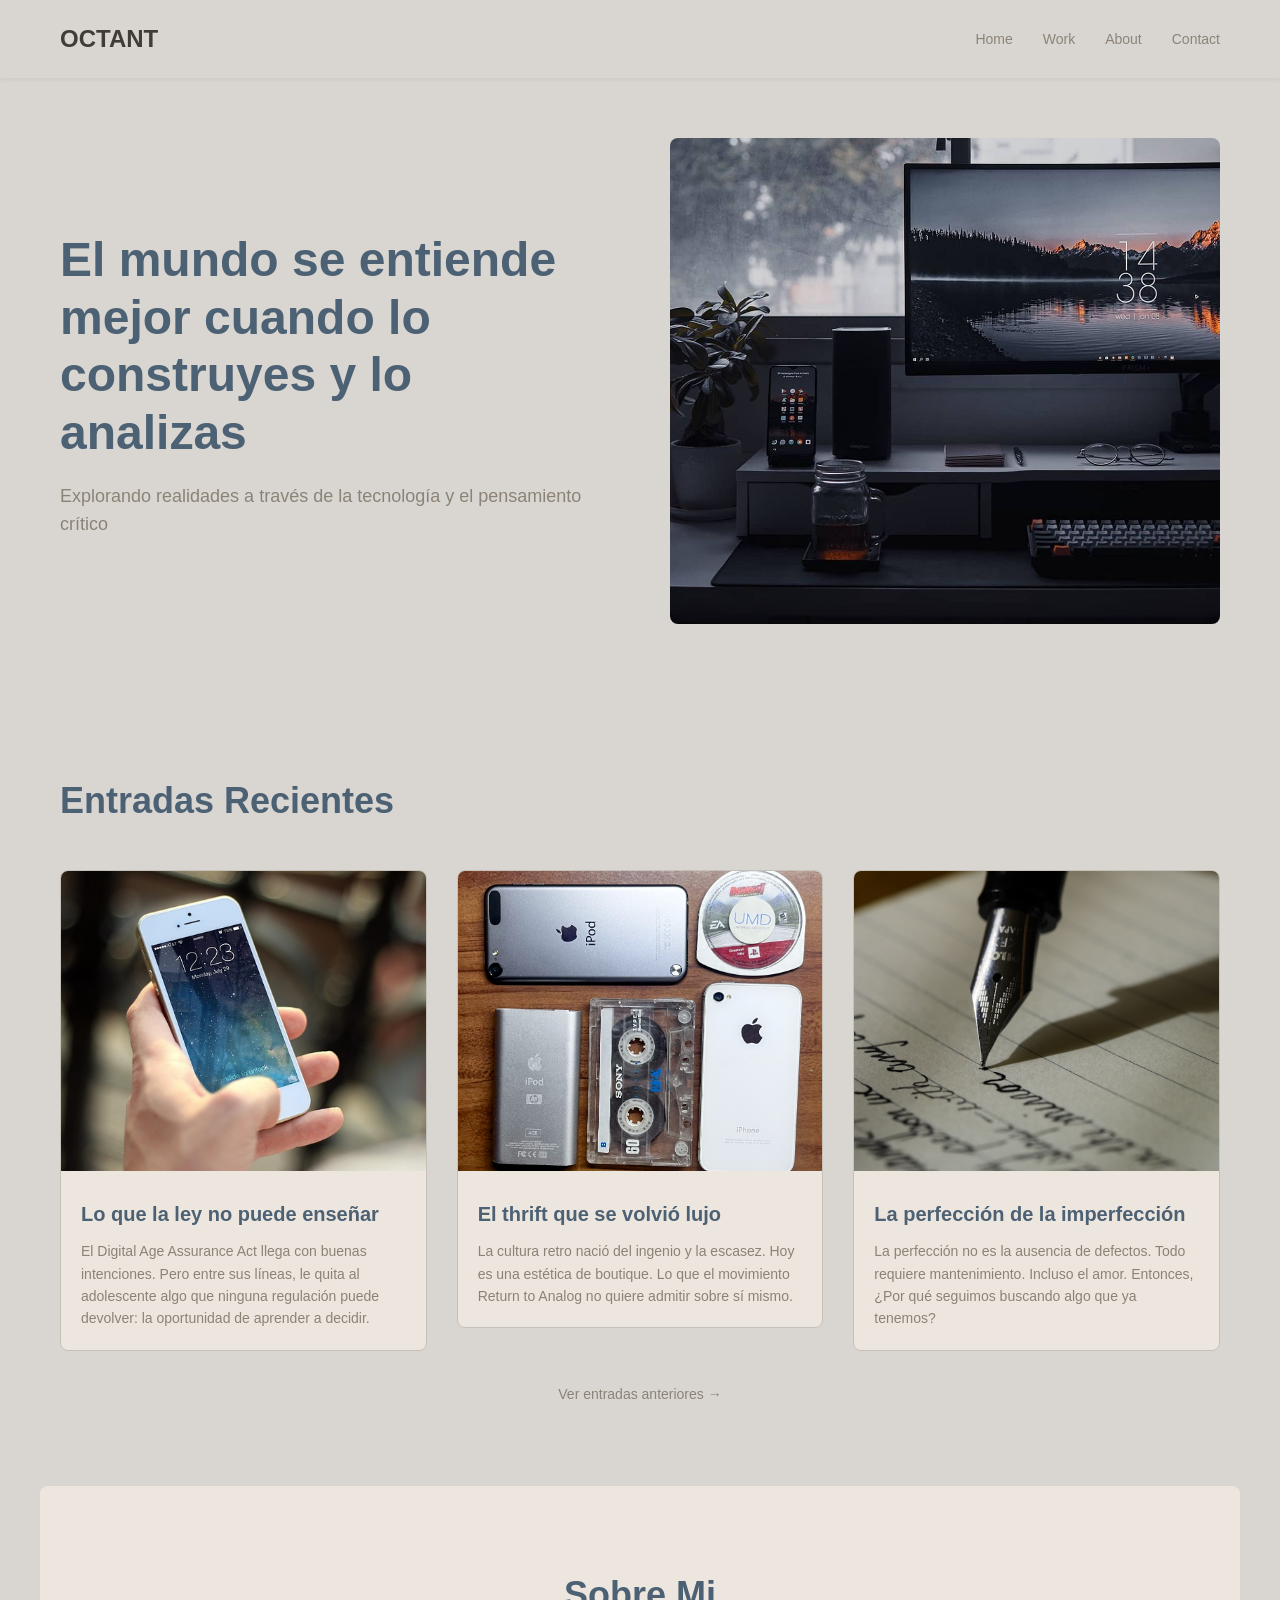
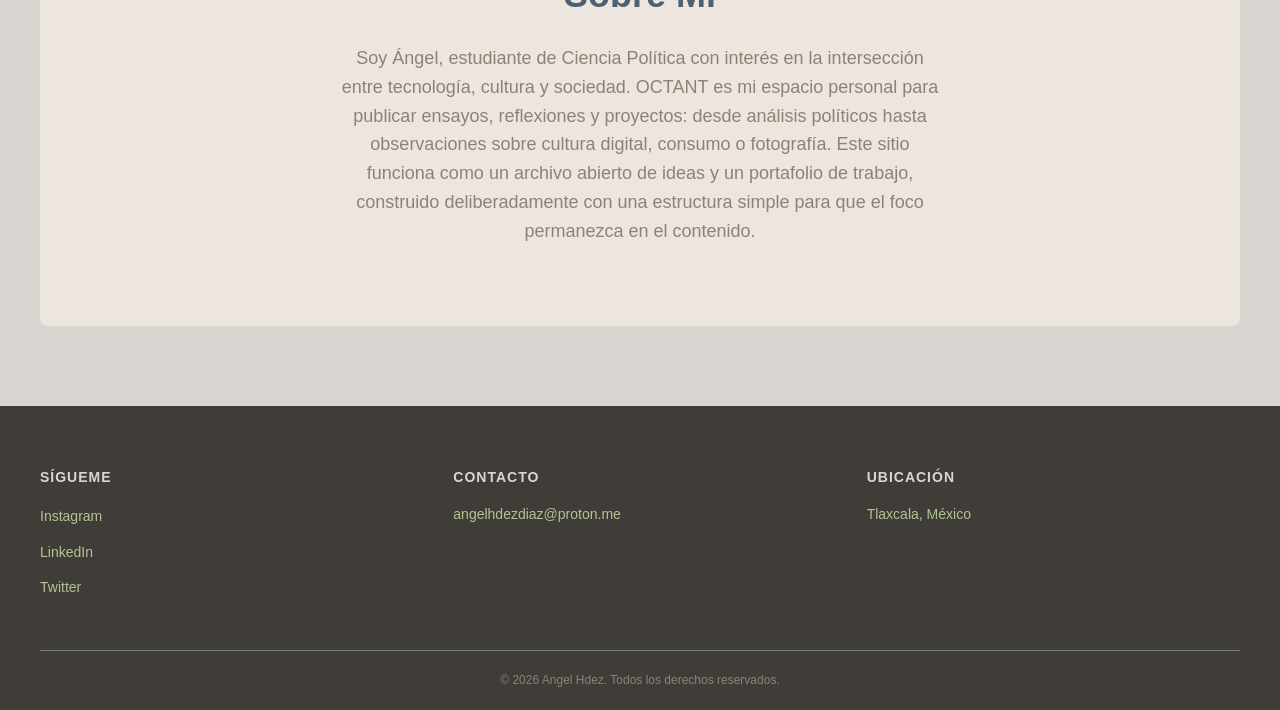
==== index.html @ 539e417b "Update blog entry description in index.html" ====
<!DOCTYPE html>
<html>
    <head>
        <meta charset="UTF-8">
        <meta name="viewport" content="width=device-width, initial-scale=1.0">
        <title>OCTANT</title>
        <link rel="stylesheet" href="styles.css" />
    </head>
    <body>
        <!-- Navigation -->
        <nav class="navbar">
            <div class="nav-container">
                <div class="logo">OCTANT</div>
                <button class="hamburger" aria-label="Toggle menu">
                    <span></span>
                    <span></span>
                    <span></span>
                </button>
                <ul class="nav-links">
                    <li><a href="#home">Home</a></li>
                    <li><a href="#work">Work</a></li>
                    <li><a href="#about">About</a></li>
                    <li><a href="#contact">Contact</a></li>
                </ul>
            </div>
        </nav>

        <!-- Hero Section -->
        <section class="hero" id="home">
            <div class="hero-content">
                <h1>El mundo se entiende mejor cuando lo construyes y lo analizas</h1>
                <p>Explorando realidades a través de la tecnología y el pensamiento crítico</p>
            </div>
            <div class="hero-image">
                <img src="hero.jpg" alt="Hero Image">
            </div>
        </section>

        <!-- Blog/Work Section -->
        <section class="blog-section" id="work">
            <h2>Entradas Recientes</h2>
            <div class="blog-grid">
                <a href="lqllnpe.html" class="blog-card-link">
                    <article class="blog-card">
                        <img src="essay1.jpg" alt="Blog entry">
                        <h3>Lo que la ley no puede enseñar</h3>
                        <p>El Digital Age Assurance Act llega con buenas intenciones. Pero entre sus líneas, le quita al adolescente algo que ninguna regulación puede devolver: la oportunidad de aprender a decidir.</p>
                    </article>
                </a>
                <a href="etqsvl.html" class="blog-card-link">
                    <article class="blog-card">
                        <img src="essay2.jpg" alt="Blog entry">
                        <h3>El thrift que se volvió lujo</h3>
                        <p>La cultura retro nació del ingenio y la escasez. Hoy es una estética de boutique. Lo que el movimiento Return to Analog no quiere admitir sobre sí mismo.</p>
                    </article>
                </a>
                <a href="lpdli.html" class="blog-card-link">
                    <article class="blog-card">
                        <img src="lpdli.jpg" alt="Blog entry">
                        <h3>La perfección de la imperfección</h3>
                        <p>La perfección no es la ausencia de defectos. Todo requiere mantenimiento. Incluso el amor. 
                            Entonces, ¿Por qué seguimos buscando algo que ya tenemos?</p>
                    </article>
                </a>
            </div>
            <div class="older-entries">
                <a href="older-entries.html">Ver entradas anteriores →</a>
            </div>
        </section>

        <!-- About Section -->
        <section class="about-section" id="about">
            <h2>Sobre Mi</h2>
            <p>Soy Ángel, estudiante de Ciencia Política con interés en la intersección entre tecnología, cultura y sociedad. OCTANT es mi espacio personal para publicar ensayos, reflexiones y proyectos: desde análisis políticos hasta observaciones sobre cultura digital, consumo o fotografía. Este sitio funciona como un archivo abierto de ideas y un portafolio de trabajo, construido deliberadamente con una estructura simple para que el foco permanezca en el contenido.</p>
        </section>

        <!-- Footer -->
        <footer class="footer" id="contact">
            <div class="footer-content">
                <div class="footer-section">
                    <h4>Sígueme</h4>
                    <ul>
                        <li><a href="#">Instagram</a></li>
                        <li><a href="#">LinkedIn</a></li>
                        <li><a href="#">Twitter</a></li>
                    </ul>
                </div>
                <div class="footer-section">
                    <h4>Contacto</h4>
                    <p>angelhdezdiaz@proton.me</p>
                </div>
                <div class="footer-section">
                    <h4>Ubicación</h4>
                    <p>Tlaxcala, México</p>
                </div>
            </div>
            <div class="footer-bottom">
                <p>&copy; 2026 Angel Hdez. Todos los derechos reservados.</p>
            </div>
        </footer>

        <script>
            // Hamburger menu functionality
            document.addEventListener('DOMContentLoaded', function() {
                const hamburger = document.querySelector('.hamburger');
                const navLinks = document.querySelector('.nav-links');

                hamburger.addEventListener('click', function() {
                    hamburger.classList.toggle('active');
                    navLinks.classList.toggle('mobile-menu');
                    navLinks.classList.toggle('active');
                });

                // Close menu when clicking a link
                const navItems = document.querySelectorAll('.nav-links a');
                navItems.forEach(item => {
                    item.addEventListener('click', function() {
                        hamburger.classList.remove('active');
                        navLinks.classList.remove('mobile-menu');
                        navLinks.classList.remove('active');
                    });
                });
            });
        </script>
    </body>
</html>
---- styles.css ----
@import url('https://fonts.googleapis.com/css2?family=Lora:ital,wght@0,400;0,600;1,400&family=DM+Sans:wght@300;400;500&display=swap');

* {
    margin: 0;
    padding: 0;
    box-sizing: border-box;
}

body {
    background-color: #D9D6D2;
    color: #403C38;
    font-family: -apple-system, BlinkMacSystemFont, 'Segoe UI', Roboto, Oxygen, Ubuntu, Cantarell, sans-serif;
    line-height: 1.6;
}

/* Navigation */
.navbar {
    background-color: #D9D6D2;
    padding: 20px 0;
    box-shadow: 0 2px 4px rgba(0,0,0,0.05);
    position: sticky;
    top: 0;
    z-index: 100;
}

.nav-container {
    max-width: 1200px;
    margin: 0 auto;
    padding: 0 20px;
    display: flex;
    justify-content: space-between;
    align-items: center;
}

.logo {
    font-size: 24px;
    font-weight: 700;
    color: #403C38;
}

.nav-links {
    display: flex;
    list-style: none;
    gap: 30px;
}

.nav-links a {
    text-decoration: none;
    color: #8C8377;
    font-size: 14px;
    transition: color 0.3s ease;
}

.nav-links a:hover {
    color: #403C38;
}

/* Hero Section */
.hero {
    max-width: 1200px;
    margin: 0 auto;
    padding: 60px 20px;
    display: grid;
    grid-template-columns: 1fr 1fr;
    gap: 60px;
    align-items: center;
}

.hero-content h1 {
    font-size: 48px;
    line-height: 1.2;
    margin-bottom: 20px;
    color: #4C6173;
    font-weight: 700;
}

.hero-content p {
    font-size: 18px;
    color: #8C8377;
}

.hero-image img {
    width: 100%;
    height: auto;
    border-radius: 8px;
    object-fit: cover;
}

/* Blog Section */
.blog-section {
    max-width: 1200px;
    margin: 80px auto;
    padding: 0 20px;
}

.blog-section h2 {
    font-size: 36px;
    margin-bottom: 40px;
    color: #4C6173;
    font-weight: 700;
}

.blog-grid {
    display: grid;
    grid-template-columns: repeat(3, 1fr);
    gap: 30px;
}

.blog-card {
    background: #ede6de;
    border: 1px solid #C5C0B8;
    border-radius: 8px;
    overflow: hidden;
    transition: transform 0.3s ease, box-shadow 0.3s ease;
}

.blog-card:hover {
    transform: translateY(-5px);
    box-shadow: 0 10px 30px rgba(0,0,0,0.1);
}

.blog-card-link {
    text-decoration: none;
    display: block;
    transition: all 0.3s ease;
}

.blog-card-link:hover .blog-card {
    transform: translateY(-8px);
    box-shadow: 0 15px 40px rgba(0,0,0,0.15);
}

.blog-card img {
    width: 100%;
    height: 300px;
    object-fit: cover;
}

.blog-card h3 {
    font-size: 20px;
    padding: 20px 20px 10px;
    color: #4C6173;
}

.blog-card p {
    padding: 0 20px 20px;
    color: #8C8377;
    font-size: 14px;
}

/* Older entries link */
.older-entries {
    text-align: center;
    margin-top: 30px;
}

.older-entries a {
    color: #8C8377;
    text-decoration: none;
    font-size: 14px;
    transition: color 0.3s ease;
}

.older-entries a:hover {
    color: #403C38;
}

/* About Section */
.about-section {
    max-width: 1200px;
    margin: 0 auto;
    padding: 80px 20px;
    background: #ede6de;
    border-radius: 8px;
    text-align: center;
}

.about-section h2 {
    font-size: 36px;
    margin-bottom: 20px;
    color: #4C6173;
    font-weight: 700;
}

.about-section p {
    font-size: 18px;
    color: #8C8377;
    max-width: 600px;
    margin: 0 auto;
}

/* Footer */
.footer {
    background-color: #403C38;
    color: #D9D6D2;
    padding: 60px 20px 20px;
    margin-top: 80px;
}

.footer-content {
    max-width: 1200px;
    margin: 0 auto;
    display: grid;
    grid-template-columns: repeat(3, 1fr);
    gap: 40px;
    margin-bottom: 40px;
}

.footer-section h4 {
    font-size: 14px;
    font-weight: 700;
    margin-bottom: 15px;
    text-transform: uppercase;
    letter-spacing: 1px;
}

.footer-section ul {
    list-style: none;
}

.footer-section ul li {
    margin-bottom: 10px;
}

.footer-section a {
    color: #B3C294;
    text-decoration: none;
    font-size: 14px;
    transition: color 0.3s ease;
}

.footer-section a:hover {
    color: #D9D6D2;
}

.footer-section p {
    color: #B3C294;
    font-size: 14px;
}

.footer-bottom {
    max-width: 1200px;
    margin: 0 auto;
    padding-top: 20px;
    border-top: 1px solid #6D808C;
    text-align: center;
    color: #8C8377;
    font-size: 12px;
}

/* Logo link */
.logo-link {
    text-decoration: none;
    color: inherit;
}

/* ── Blog Post ── */
.back-link {
    max-width: 720px;
    margin: 40px auto 20px;
    padding: 0 20px;
}

.back-link a {
    font-size: 13px;
    color: #8C8377;
    text-decoration: none;
    transition: color 0.3s ease;
    display: inline-flex;
    align-items: center;
    gap: 6px;
}

.back-link a:hover {
    color: #403C38;
}

.article-header {
    max-width: 720px;
    margin: 20px auto 0;
    padding: 0 20px;
}

.article-meta {
    display: flex;
    align-items: center;
    gap: 12px;
    margin-bottom: 28px;
    flex-wrap: wrap;
}

.article-category {
    font-size: 11px;
    font-weight: 500;
    letter-spacing: 2px;
    text-transform: uppercase;
    color: #6D808C;
}

.meta-divider {
    width: 4px;
    height: 4px;
    border-radius: 50%;
    background-color: #C5C0B8;
}

.article-date {
    font-size: 13px;
    color: #8C8377;
}

.article-tags {
    display: flex;
    gap: 8px;
    flex-wrap: wrap;
    margin-left: auto;
}

.tag {
    font-size: 11px;
    color: #6D808C;
    background: #C5C0B8;
    padding: 3px 10px;
    border-radius: 20px;
    letter-spacing: 0.5px;
}

.article-title {
    font-family: 'Lora', serif;
    font-size: 42px;
    line-height: 1.2;
    color: #4C6173;
    font-weight: 600;
    margin-bottom: 20px;
}

.article-subtitle {
    font-size: 19px;
    color: #6D808C;
    line-height: 1.6;
    font-weight: 300;
    border-left: 3px solid #8C8377;
    padding-left: 18px;
    margin-bottom: 48px;
}

.article-divider {
    max-width: 720px;
    margin: 0 auto 48px;
    padding: 0 20px;
    border: none;
    border-top: 1px solid #C5C0B8;
}

.article-body {
    max-width: 720px;
    margin: 0 auto 80px;
    padding: 0 20px;
    font-family: 'DM Sans', sans-serif;
}

.article-body p {
    font-size: 17px;
    line-height: 1.85;
    color: #403C38;
    margin-bottom: 28px;
    font-weight: 300;
}

.article-body h2 {
    font-family: 'Lora', serif;
    font-size: 26px;
    color: #4C6173;
    margin: 48px 0 18px;
    font-weight: 600;
}

.article-body h3 {
    font-size: 16px;
    font-weight: 500;
    letter-spacing: 1.5px;
    text-transform: uppercase;
    color: #6D808C;
    margin: 40px 0 14px;
}

.article-body blockquote {
    margin: 36px 0;
    padding: 20px 24px;
    background: #ede6de;
    border-left: 3px solid #8C8377;
    border-radius: 0 4px 4px 0;
}

.article-body blockquote p {
    font-family: 'Lora', serif;
    font-style: italic;
    font-size: 18px;
    color: #4C6173;
    margin-bottom: 0;
}

/* Hamburger Menu */
.hamburger {
    display: none;
    flex-direction: column;
    cursor: pointer;
    padding: 4px;
    background: none;
    border: none;
    gap: 4px;
}

.hamburger span {
    width: 24px;
    height: 2px;
    background-color: #403C38;
    transition: all 0.3s ease;
    transform-origin: center;
}

.hamburger.active span:nth-child(1) {
    transform: rotate(45deg) translate(6px, 6px);
}

.hamburger.active span:nth-child(2) {
    opacity: 0;
}

.hamburger.active span:nth-child(3) {
    transform: rotate(-45deg) translate(6px, -6px);
}

.nav-links.mobile-menu {
    position: absolute;
    top: calc(100% + 10px);
    right: 20px;
    background-color: #D9D6D2;
    flex-direction: column;
    padding: 15px 20px;
    gap: 15px;
    box-shadow: 0 4px 12px rgba(0,0,0,0.1);
    border-radius: 8px;
    transform: translateY(-10px);
    opacity: 0;
    visibility: hidden;
    transition: all 0.3s ease;
    min-width: 160px;
    z-index: 1000;
}

.nav-links.mobile-menu.active {
    transform: translateY(0);
    opacity: 1;
    visibility: visible;
}

/* Responsive */
@media (max-width: 768px) {
    .hamburger {
        display: flex;
    }

    .nav-links {
        display: none;
    }

    .nav-links.mobile-menu {
        display: flex;
    }

    .hero {
        grid-template-columns: 1fr;
        padding: 40px 20px;
    }

    .hero-content h1 {
        font-size: 32px;
    }

    .blog-grid {
        grid-template-columns: 1fr;
    }

    .footer-content {
        grid-template-columns: 1fr;
        gap: 20px;
    }

    .article-title {
        font-size: 30px;
    }

    .article-subtitle {
        font-size: 16px;
    }

    .article-tags {
        margin-left: 0;
        margin-top: 8px;
    }
}
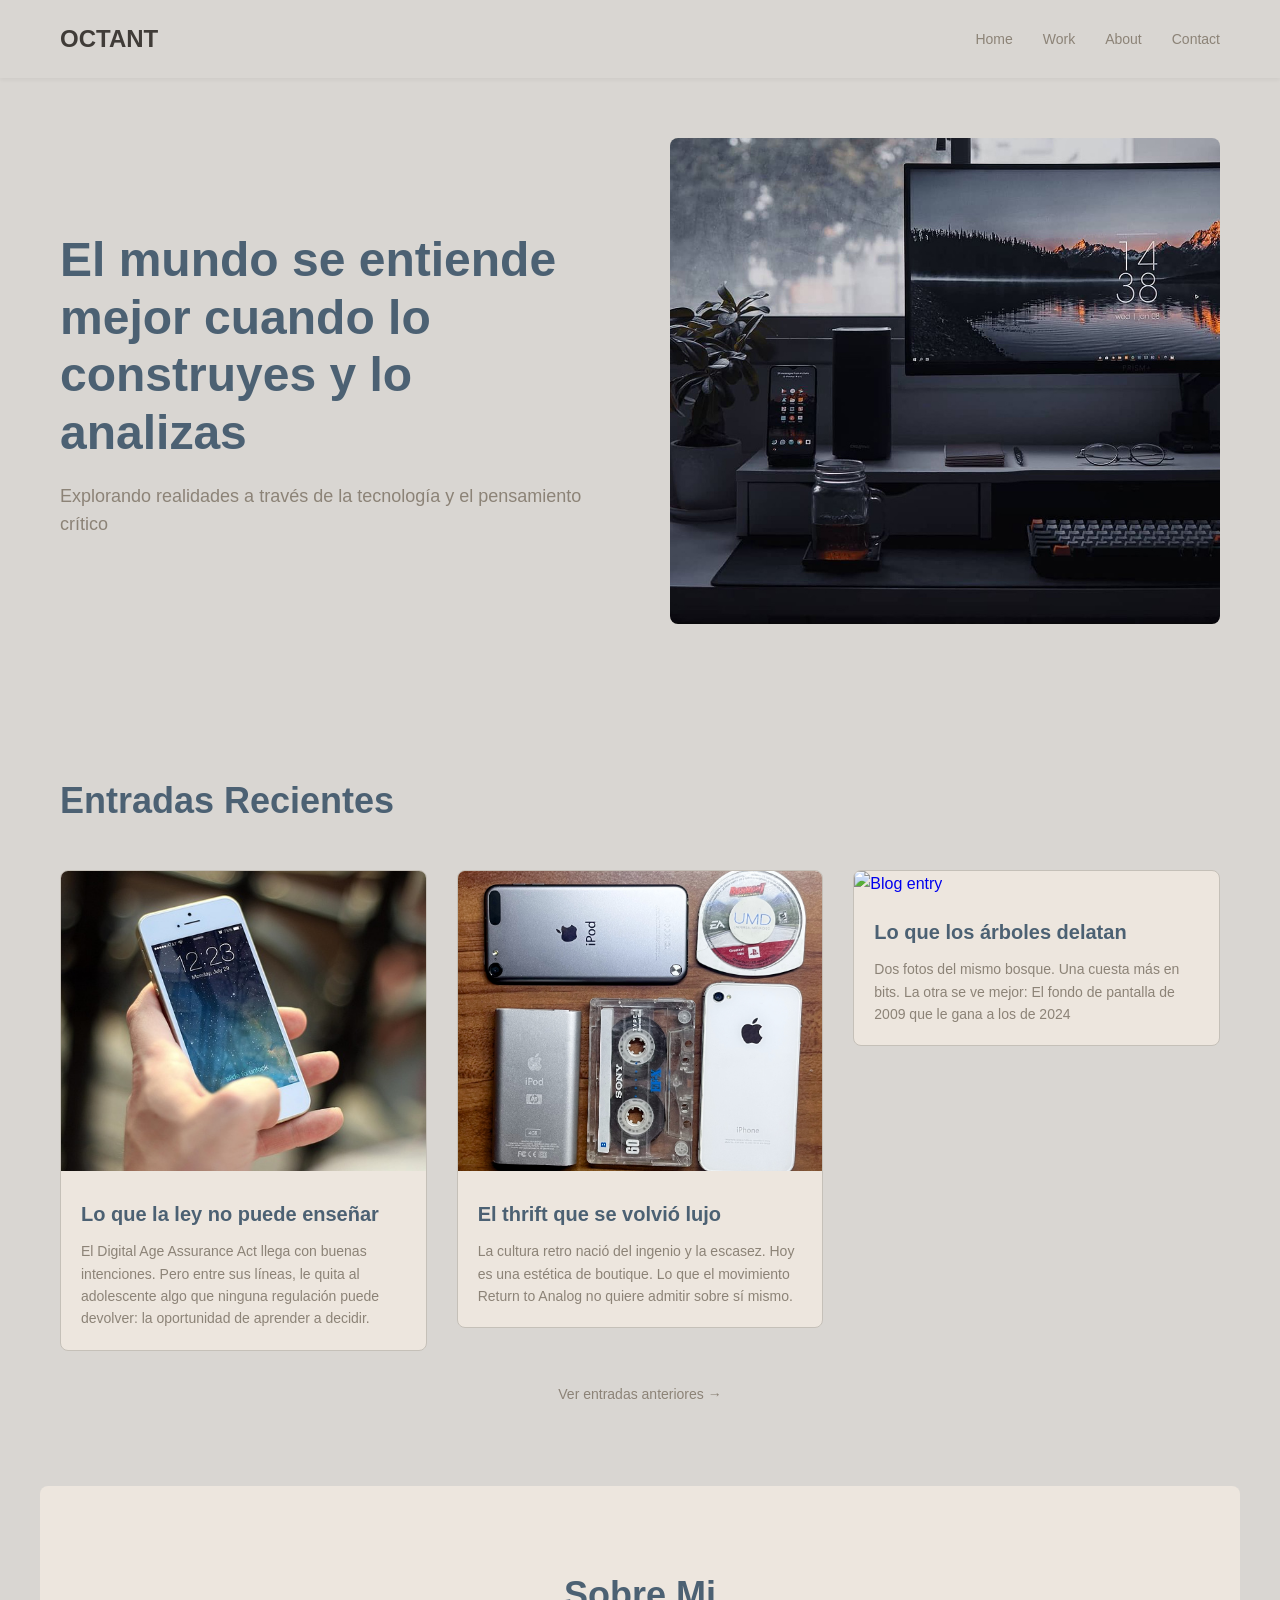
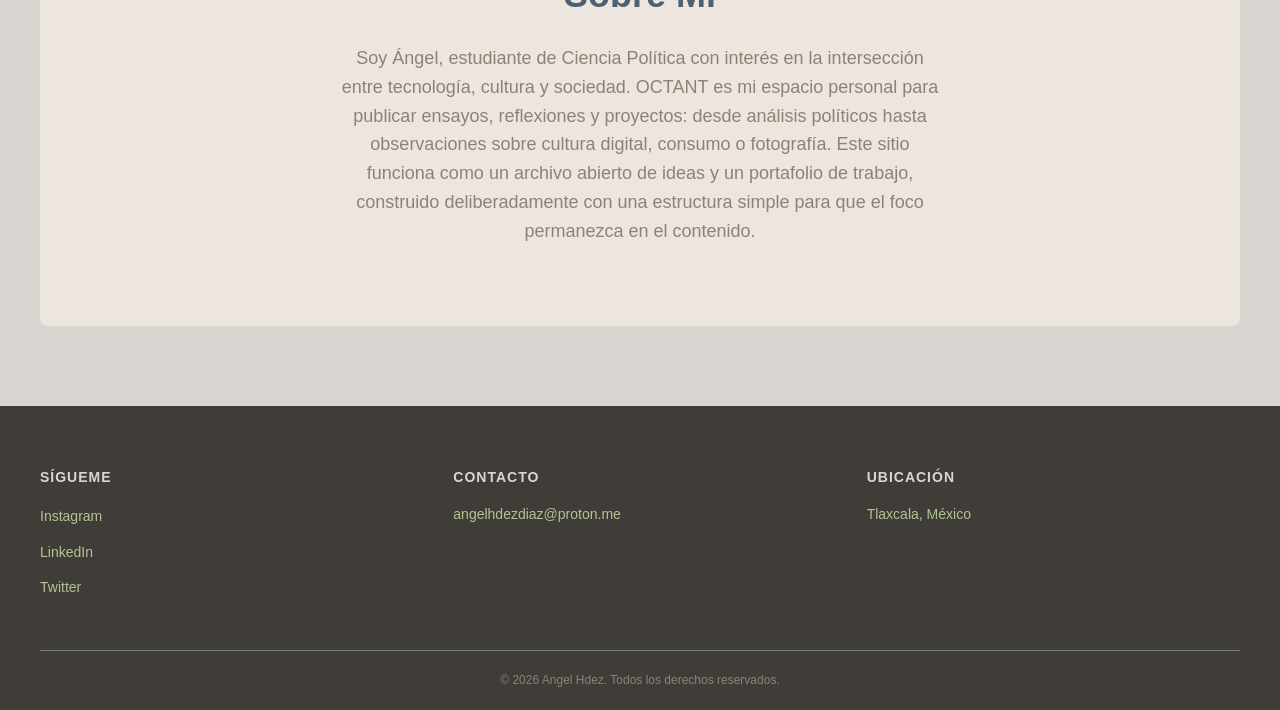
==== commit 5a14f3da: "Update blog card links and content in index.html" ====
--- a/index.html
+++ b/index.html
@@ -54,12 +54,11 @@
                         <p>La cultura retro nació del ingenio y la escasez. Hoy es una estética de boutique. Lo que el movimiento Return to Analog no quiere admitir sobre sí mismo.</p>
                     </article>
                 </a>
-                <a href="lpdli.html" class="blog-card-link">
+                <a href="lqlad.html" class="blog-card-link">
                     <article class="blog-card">
-                        <img src="lpdli.jpg" alt="Blog entry">
-                        <h3>La perfección de la imperfección</h3>
-                        <p>La perfección no es la ausencia de defectos. Todo requiere mantenimiento. Incluso el amor. 
-                            Entonces, ¿Por qué seguimos buscando algo que ya tenemos?</p>
+                        <img src="lqlad.jpg" alt="Blog entry">
+                        <h3>Lo que los árboles delatan</h3>
+                        <p>Dos fotos del mismo bosque. Una cuesta más en bits. La otra se ve mejor: El fondo de pantalla de 2009 que le gana a los de 2024</p>
                     </article>
                 </a>
             </div>
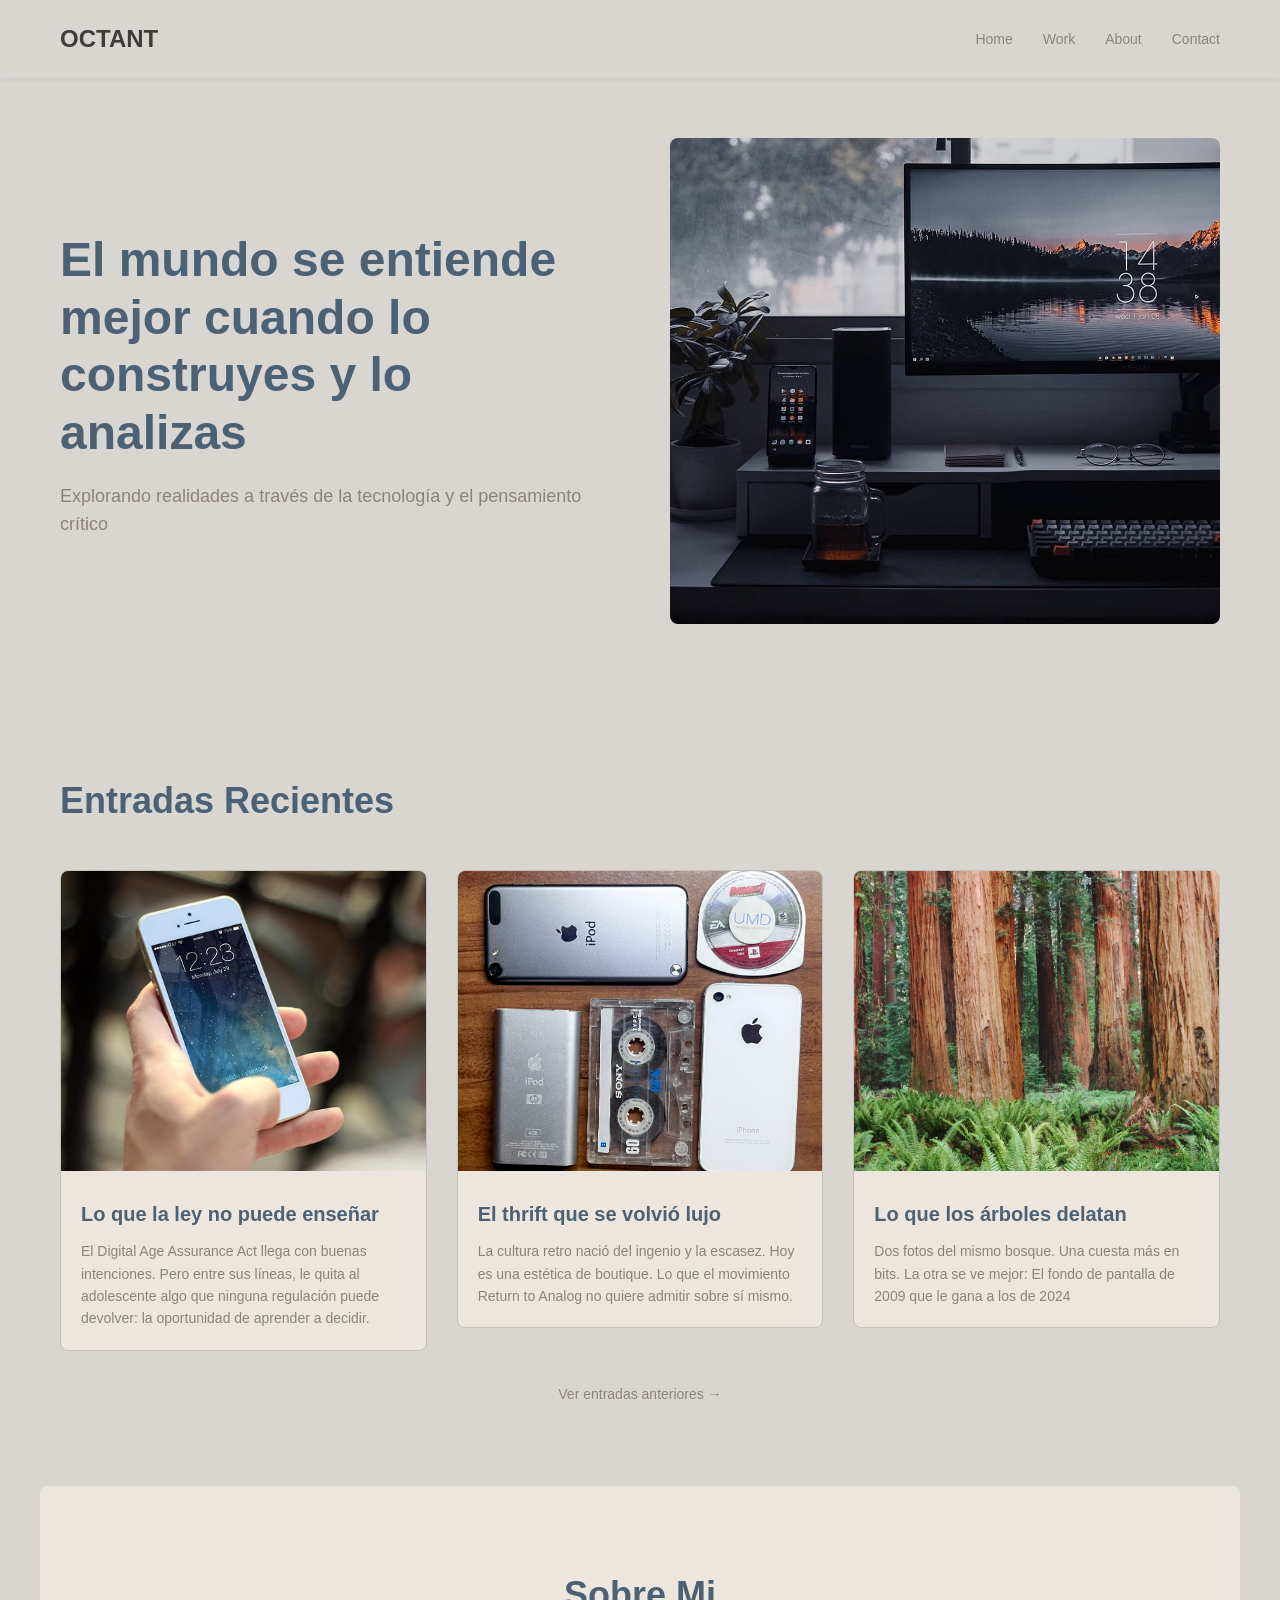
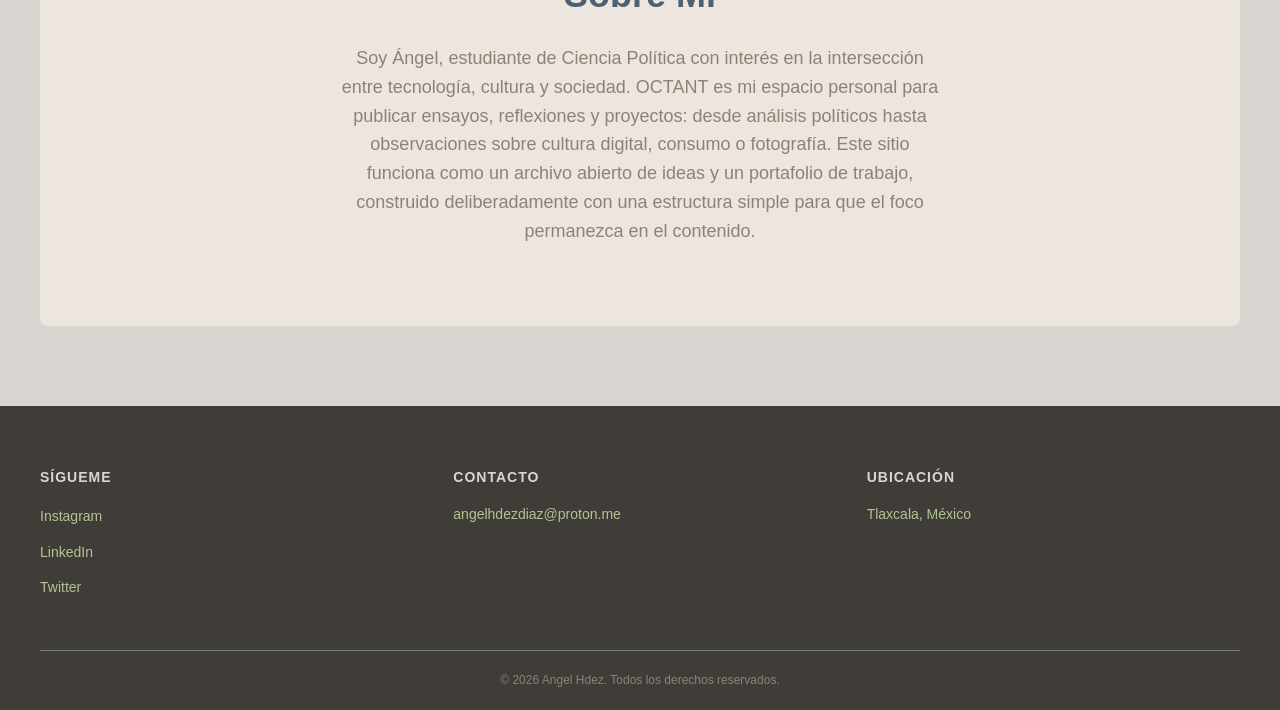
==== commit 1e4d8f0e: "Format paragraph for better readability" ====
--- a/index.html
+++ b/index.html
@@ -58,7 +58,8 @@
                     <article class="blog-card">
                         <img src="lqlad.jpg" alt="Blog entry">
                         <h3>Lo que los árboles delatan</h3>
-                        <p>Dos fotos del mismo bosque. Una cuesta más en bits. La otra se ve mejor: El fondo de pantalla de 2009 que le gana a los de 2024</p>
+                        <p>Dos fotos del mismo bosque. Una cuesta más en bits. La otra se ve mejor: 
+                            El fondo de pantalla de 2009 que le gana a los de 2024</p>
                     </article>
                 </a>
             </div>
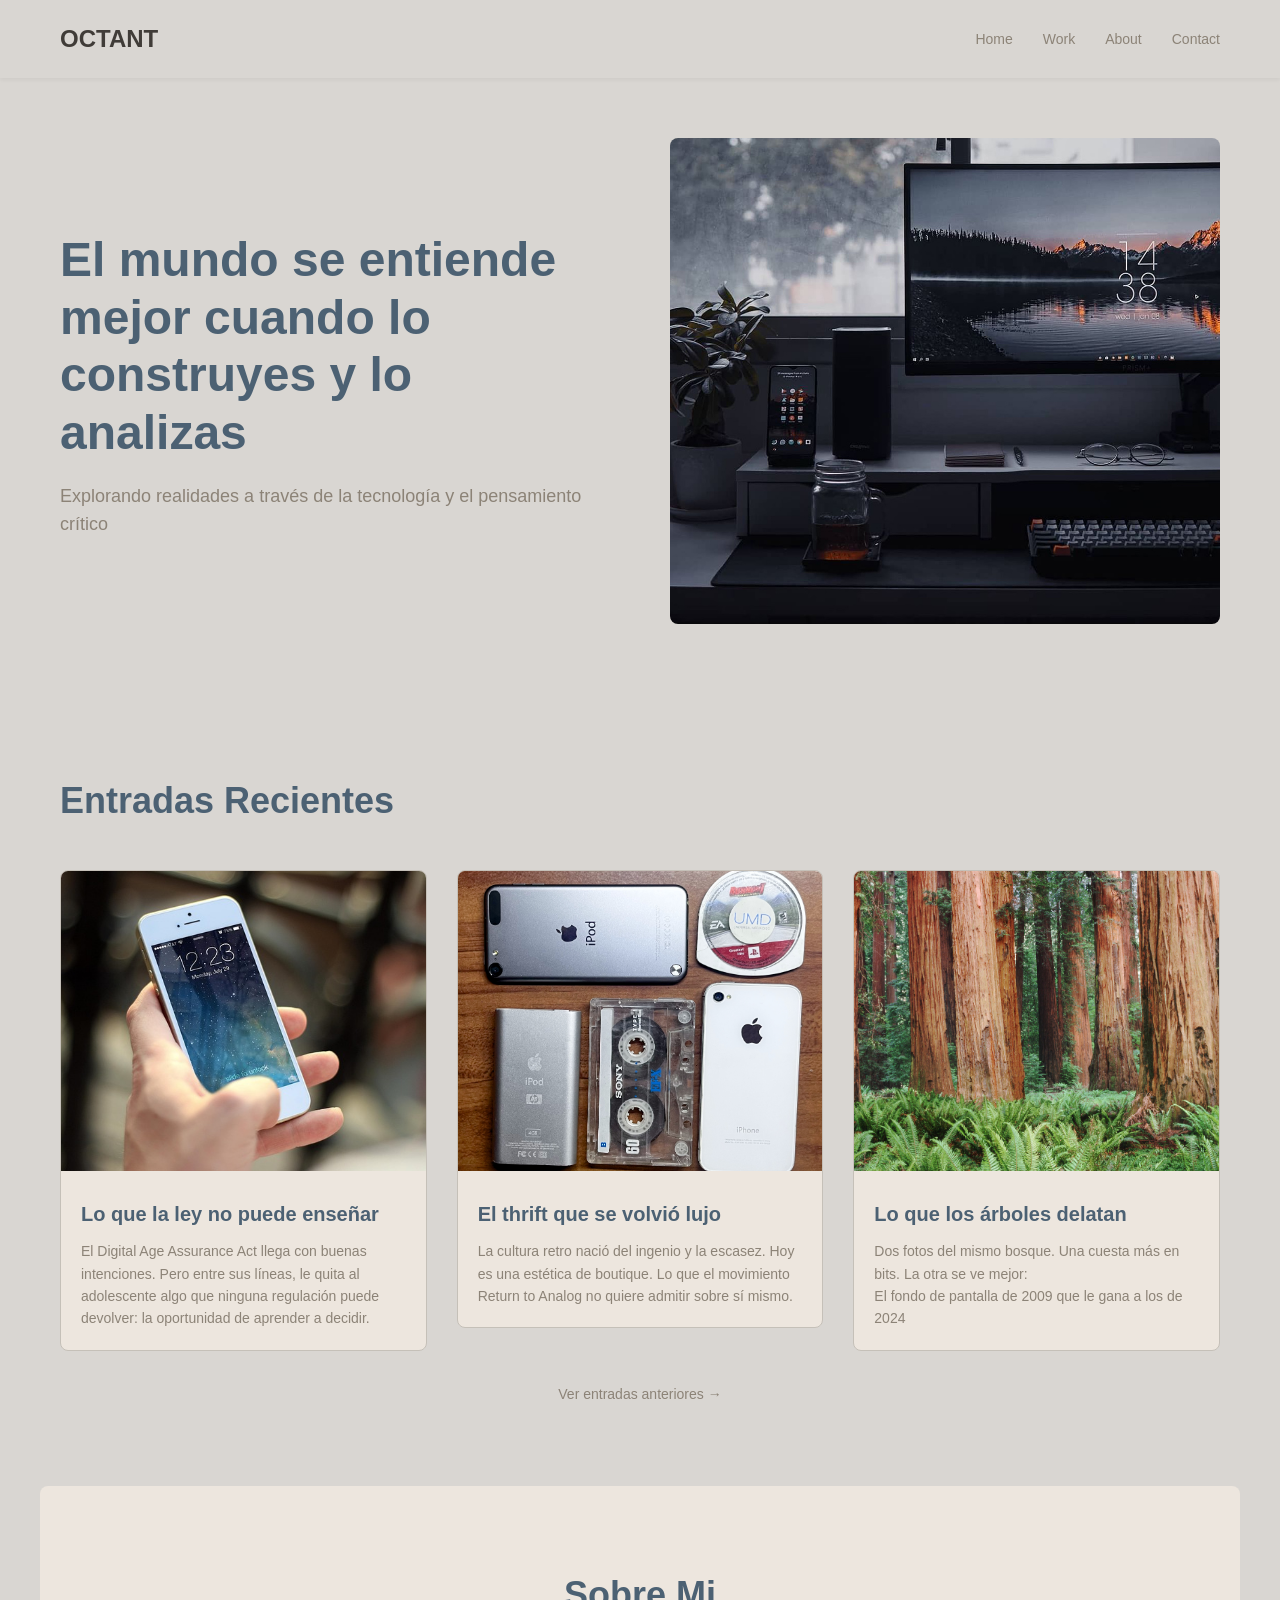
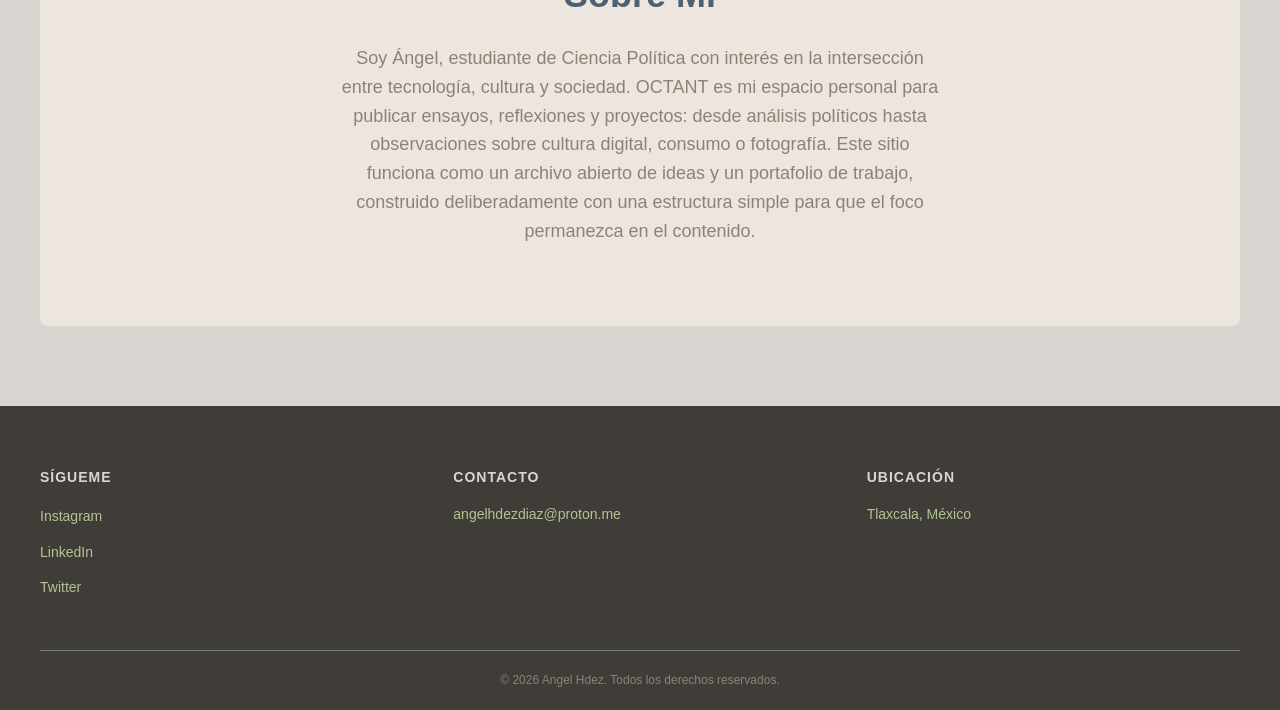
==== commit 5cfe9dd7: "Fix HTML paragraph formatting in blog entry" ====
--- a/index.html
+++ b/index.html
@@ -58,7 +58,7 @@
                     <article class="blog-card">
                         <img src="lqlad.jpg" alt="Blog entry">
                         <h3>Lo que los árboles delatan</h3>
-                        <p>Dos fotos del mismo bosque. Una cuesta más en bits. La otra se ve mejor: 
+                        <p>Dos fotos del mismo bosque. Una cuesta más en bits. La otra se ve mejor:<br> 
                             El fondo de pantalla de 2009 que le gana a los de 2024</p>
                     </article>
                 </a>
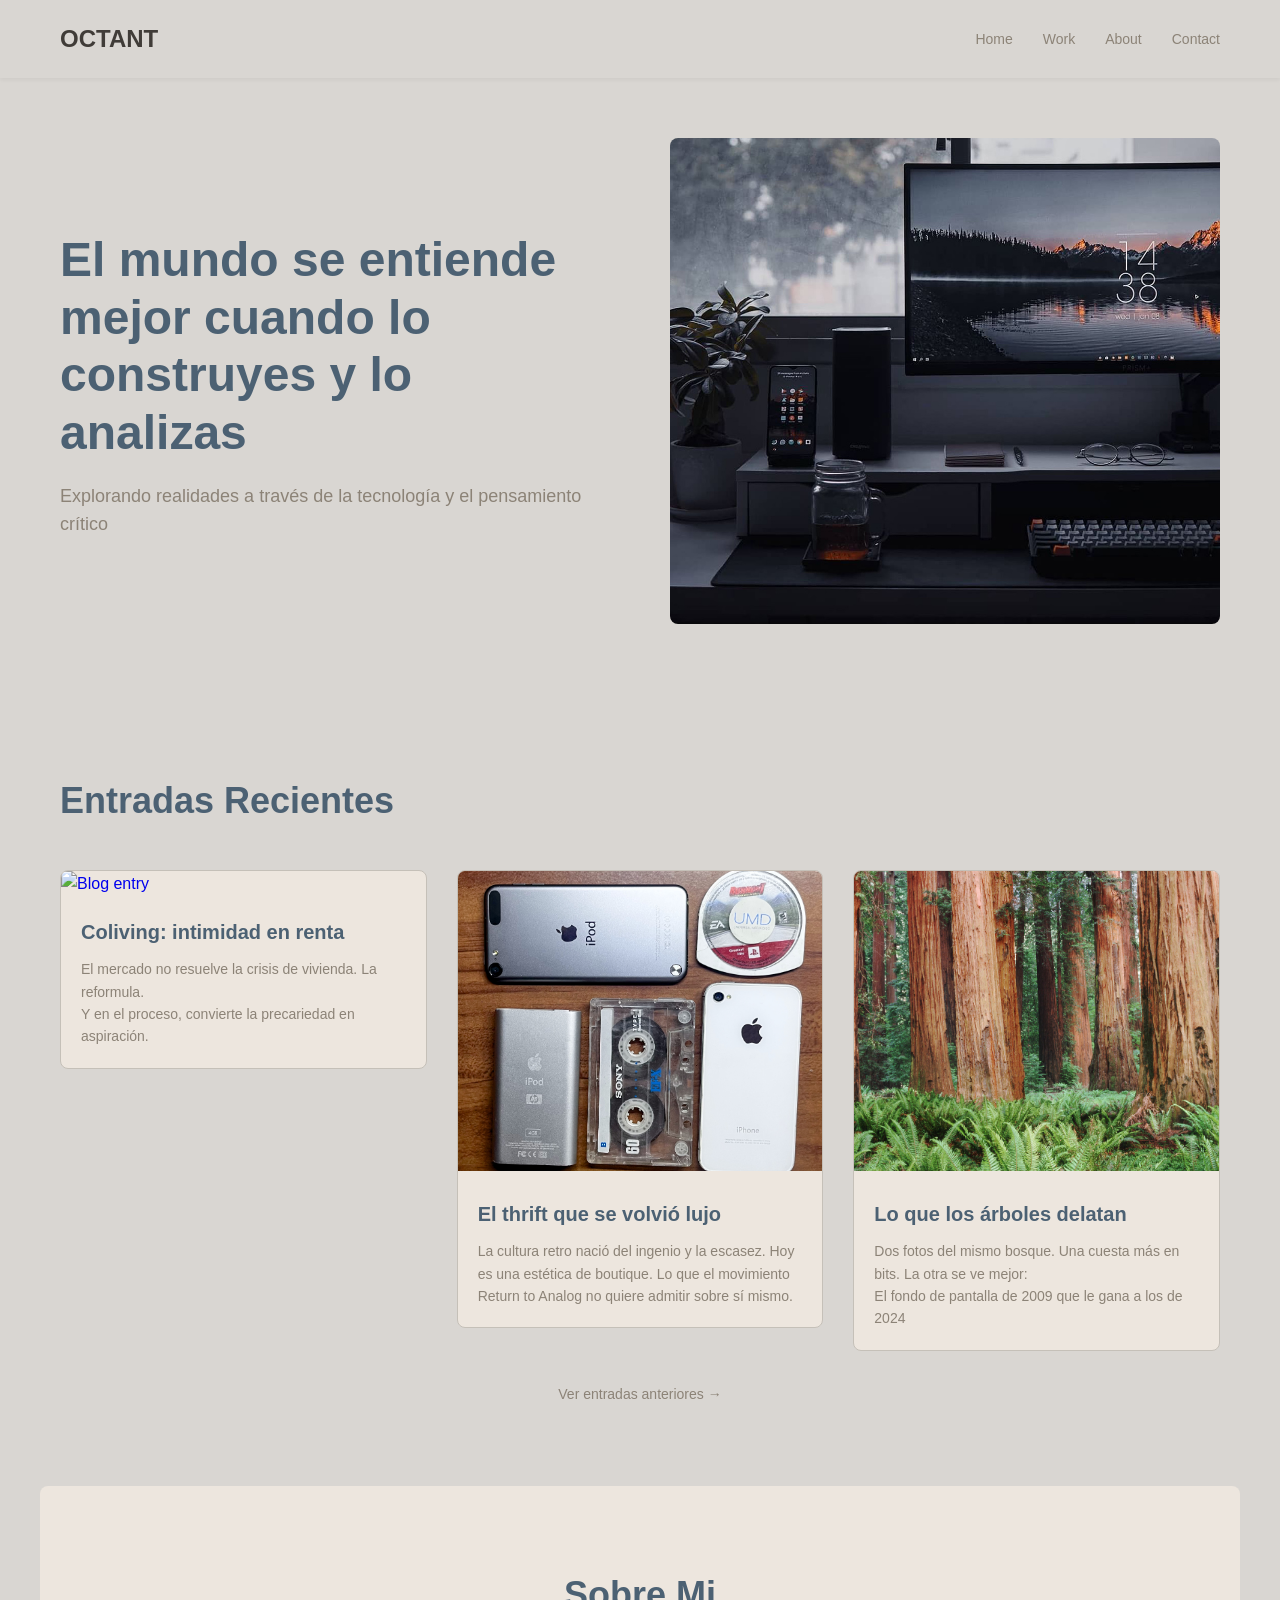
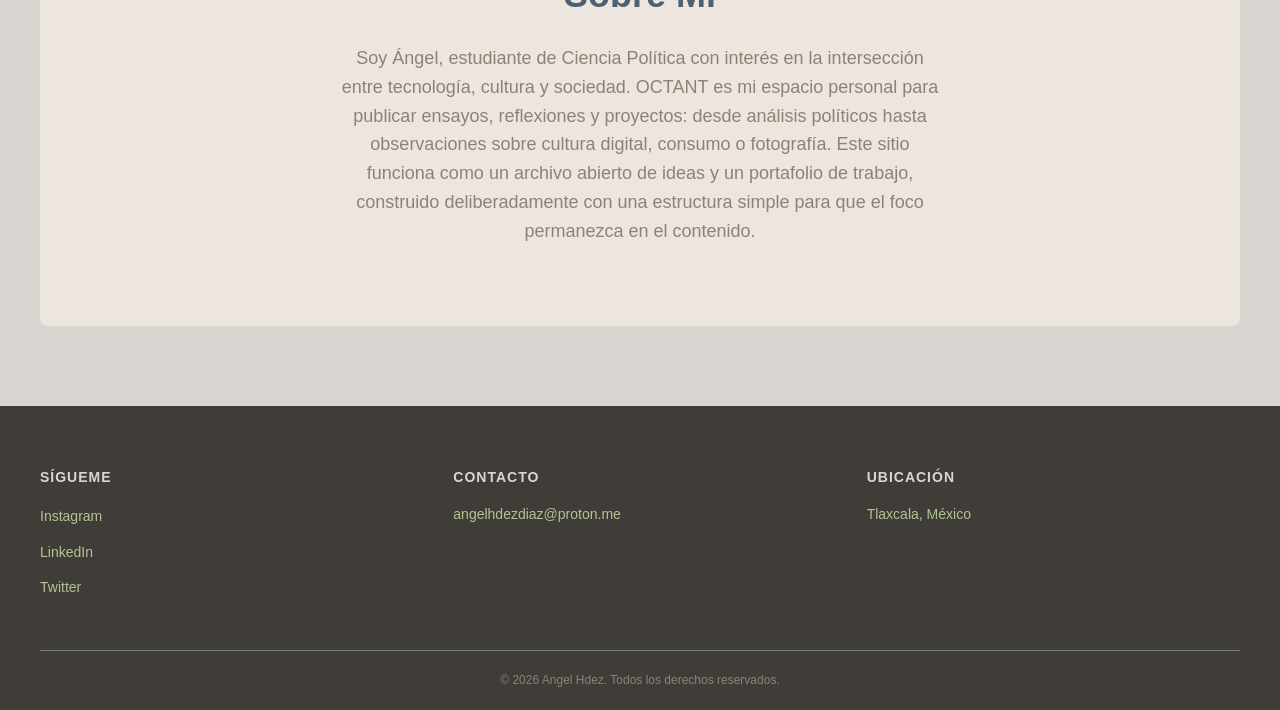
==== commit 6722b62a: "Update blog section with new entry and link" ====
--- a/index.html
+++ b/index.html
@@ -40,11 +40,11 @@
         <section class="blog-section" id="work">
             <h2>Entradas Recientes</h2>
             <div class="blog-grid">
-                <a href="lqllnpe.html" class="blog-card-link">
+                <a href="CIER.html" class="blog-card-link">
                     <article class="blog-card">
-                        <img src="essay1.jpg" alt="Blog entry">
-                        <h3>Lo que la ley no puede enseñar</h3>
-                        <p>El Digital Age Assurance Act llega con buenas intenciones. Pero entre sus líneas, le quita al adolescente algo que ninguna regulación puede devolver: la oportunidad de aprender a decidir.</p>
+                        <img src="CIER.jpg" alt="Blog entry">
+                        <h3>Coliving: intimidad en renta</h3>
+                        <p>El mercado no resuelve la crisis de vivienda. La reformula. <br> Y en el proceso, convierte la precariedad en aspiración.</p>
                     </article>
                 </a>
                 <a href="etqsvl.html" class="blog-card-link">
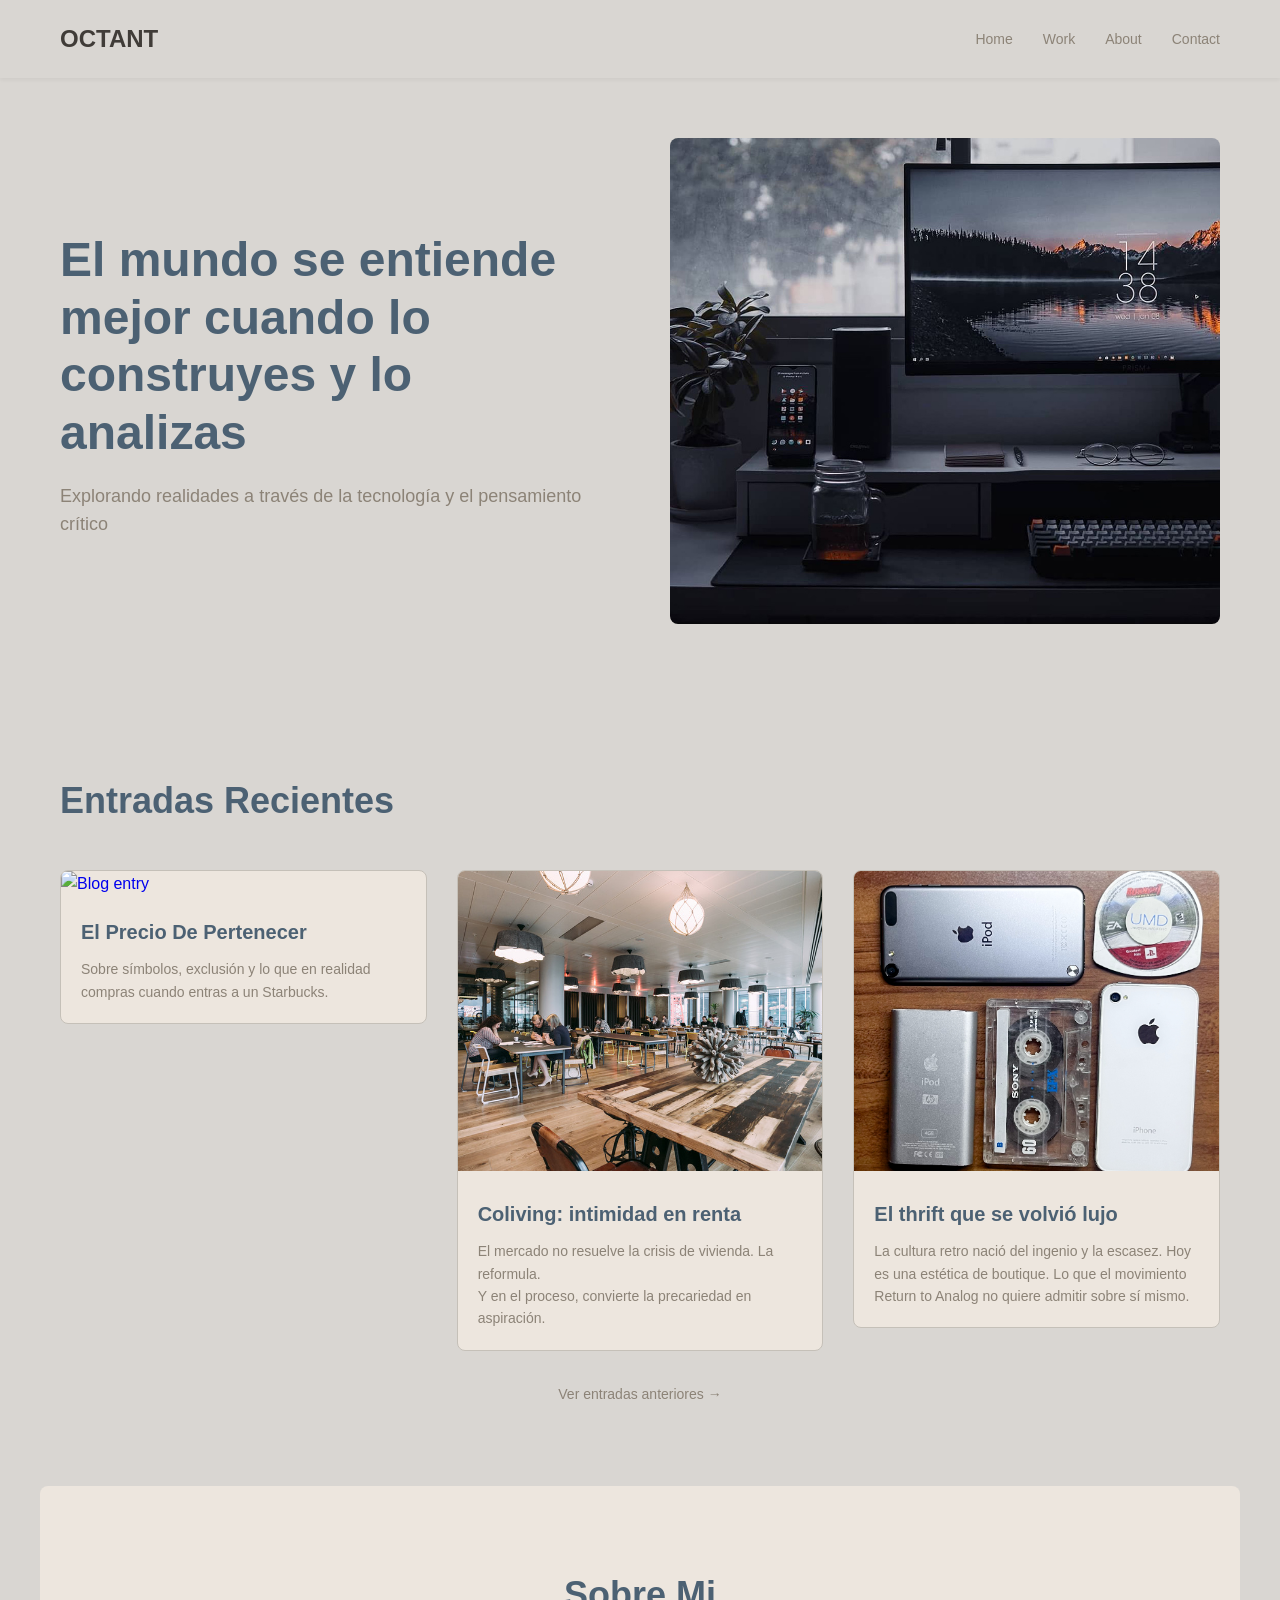
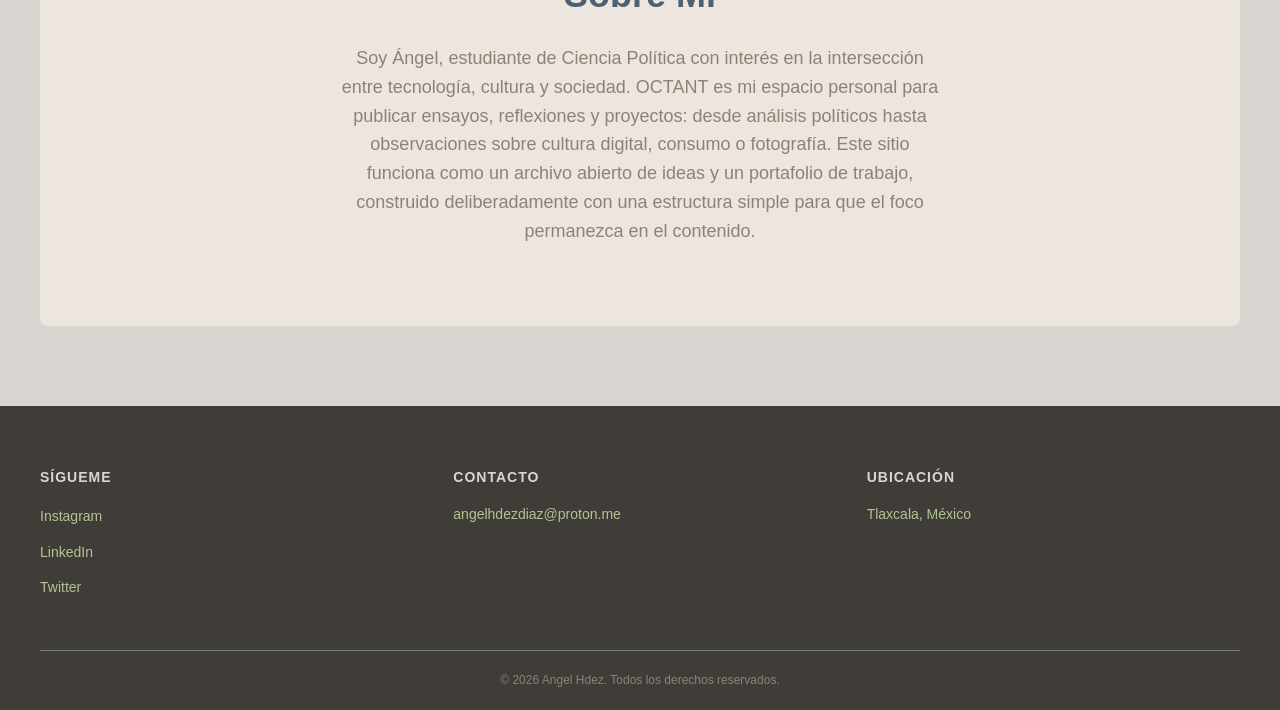
==== commit 350ab6a1: "New entry New entry lol" ====
--- a/index.html
+++ b/index.html
@@ -40,6 +40,13 @@
         <section class="blog-section" id="work">
             <h2>Entradas Recientes</h2>
             <div class="blog-grid">
+                <a href="ensayo_estatus.html" class="blog-card-link">
+                    <article class="blog-card">
+                        <img src="estatus.jpg" alt="Blog entry">
+                        <h3>El Precio De Pertenecer</h3>
+                        <p>Sobre símbolos, exclusión y lo que en realidad compras cuando entras a un Starbucks.</p>
+                    </article>
+                </a>
                 <a href="CIER.html" class="blog-card-link">
                     <article class="blog-card">
                         <img src="CIER.jpg" alt="Blog entry">
@@ -52,14 +59,6 @@
                         <img src="essay2.jpg" alt="Blog entry">
                         <h3>El thrift que se volvió lujo</h3>
                         <p>La cultura retro nació del ingenio y la escasez. Hoy es una estética de boutique. Lo que el movimiento Return to Analog no quiere admitir sobre sí mismo.</p>
-                    </article>
-                </a>
-                <a href="lqlad.html" class="blog-card-link">
-                    <article class="blog-card">
-                        <img src="lqlad.jpg" alt="Blog entry">
-                        <h3>Lo que los árboles delatan</h3>
-                        <p>Dos fotos del mismo bosque. Una cuesta más en bits. La otra se ve mejor:<br> 
-                            El fondo de pantalla de 2009 que le gana a los de 2024</p>
                     </article>
                 </a>
             </div>
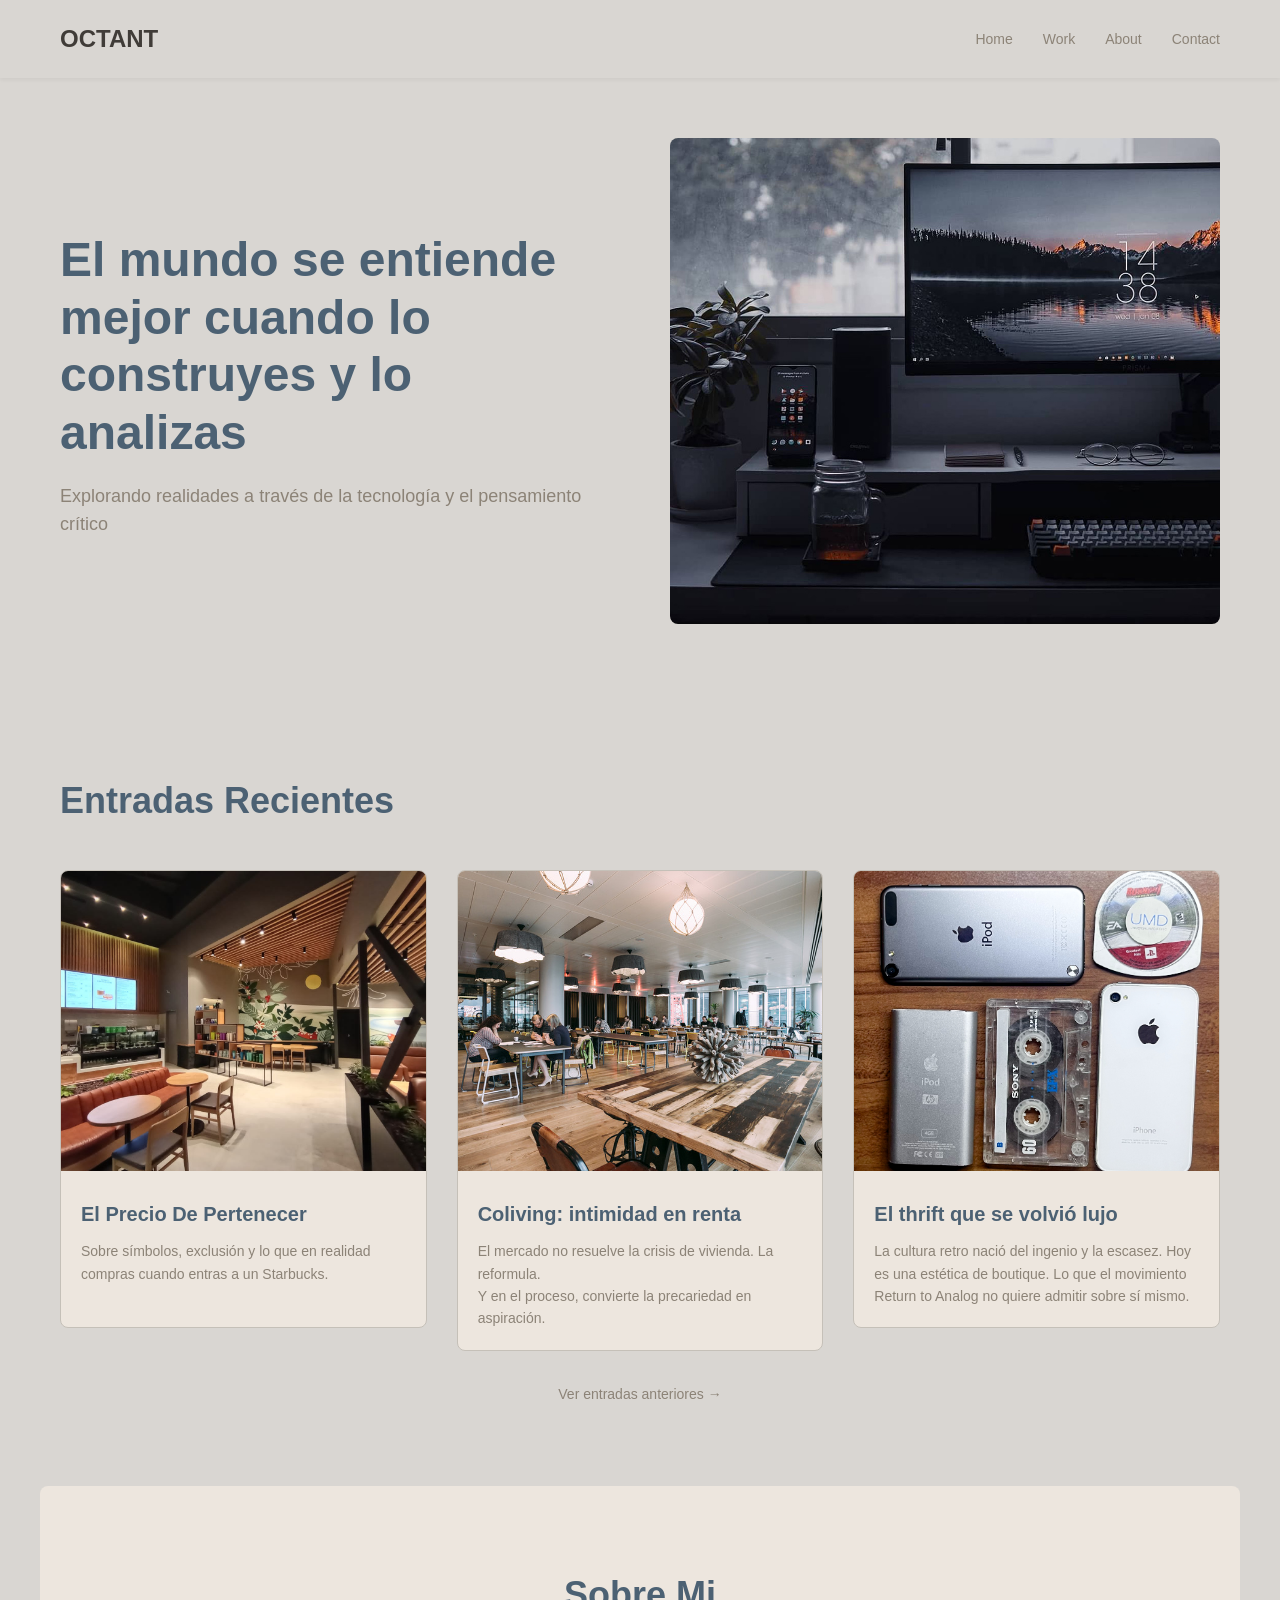
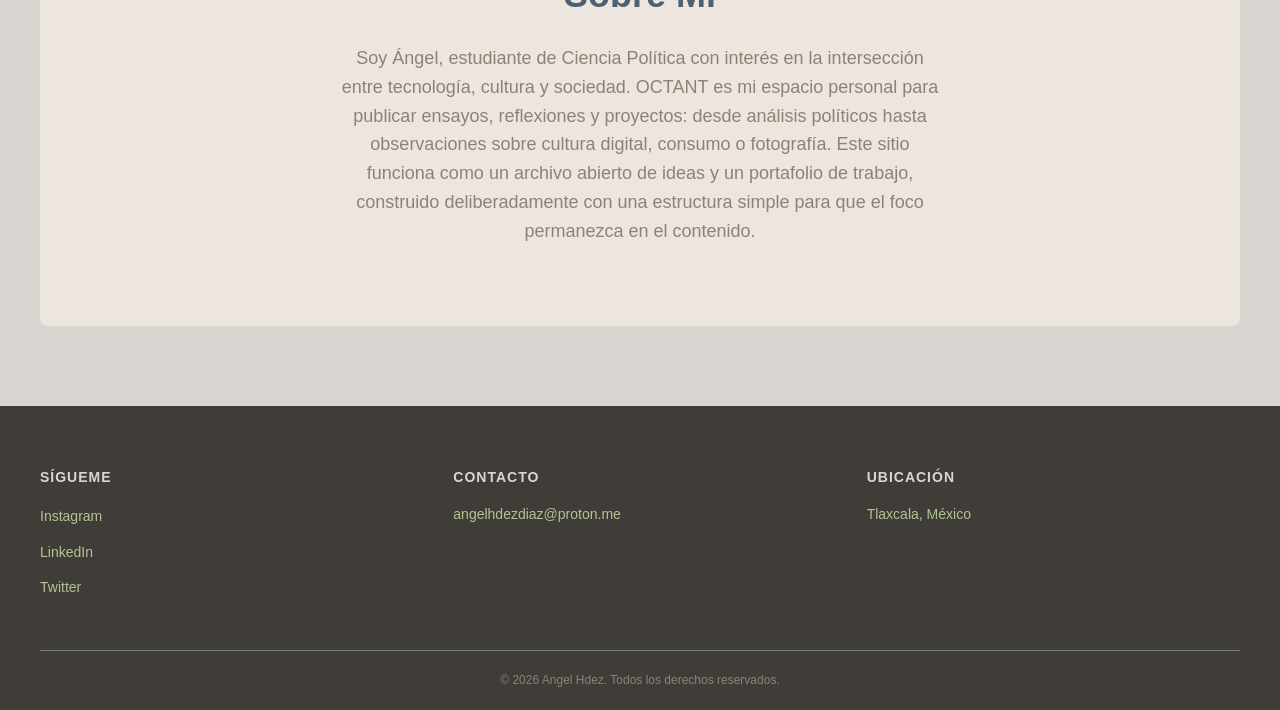
==== commit c48a85cd: "Modify paragraph in index.html for formatting Added a line break and non-breaking space to a paragra" ====
--- a/index.html
+++ b/index.html
@@ -44,7 +44,7 @@
                     <article class="blog-card">
                         <img src="estatus.jpg" alt="Blog entry">
                         <h3>El Precio De Pertenecer</h3>
-                        <p>Sobre símbolos, exclusión y lo que en realidad compras cuando entras a un Starbucks.</p>
+                        <p>Sobre símbolos, exclusión y lo que en realidad compras cuando entras a un Starbucks.<br> &nbsp</p>
                     </article>
                 </a>
                 <a href="CIER.html" class="blog-card-link">
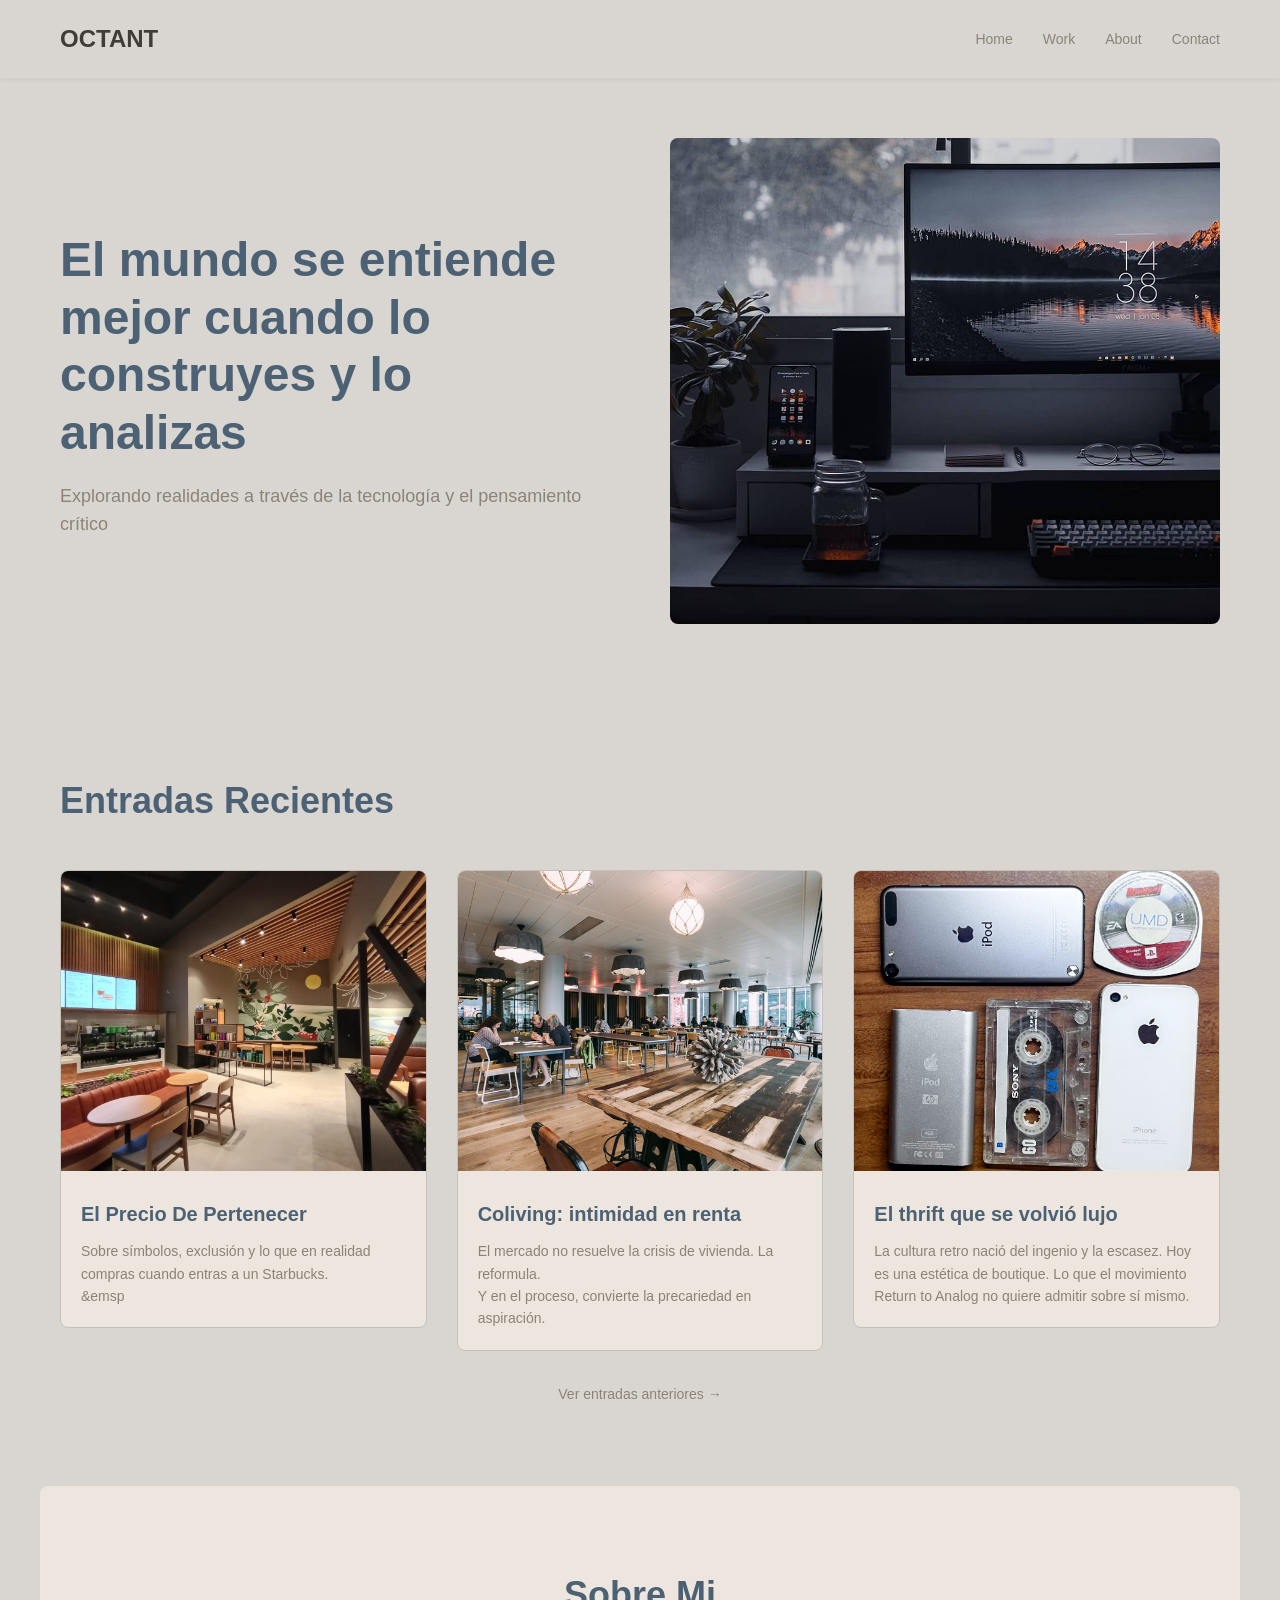
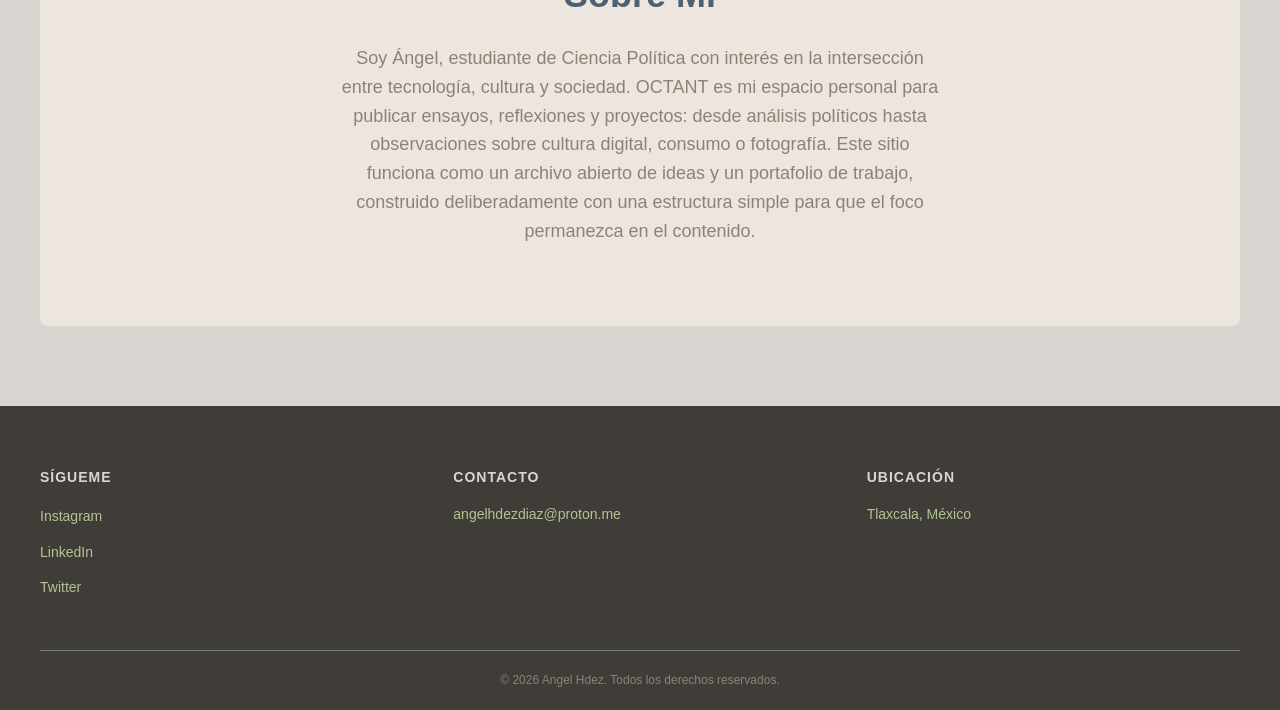
==== commit 4a9d55d0: "Replace non-breaking space with em space in index.html" ====
--- a/index.html
+++ b/index.html
@@ -44,7 +44,7 @@
                     <article class="blog-card">
                         <img src="estatus.jpg" alt="Blog entry">
                         <h3>El Precio De Pertenecer</h3>
-                        <p>Sobre símbolos, exclusión y lo que en realidad compras cuando entras a un Starbucks.<br> &nbsp</p>
+                        <p>Sobre símbolos, exclusión y lo que en realidad compras cuando entras a un Starbucks.<br> &emsp</p>
                     </article>
                 </a>
                 <a href="CIER.html" class="blog-card-link">
